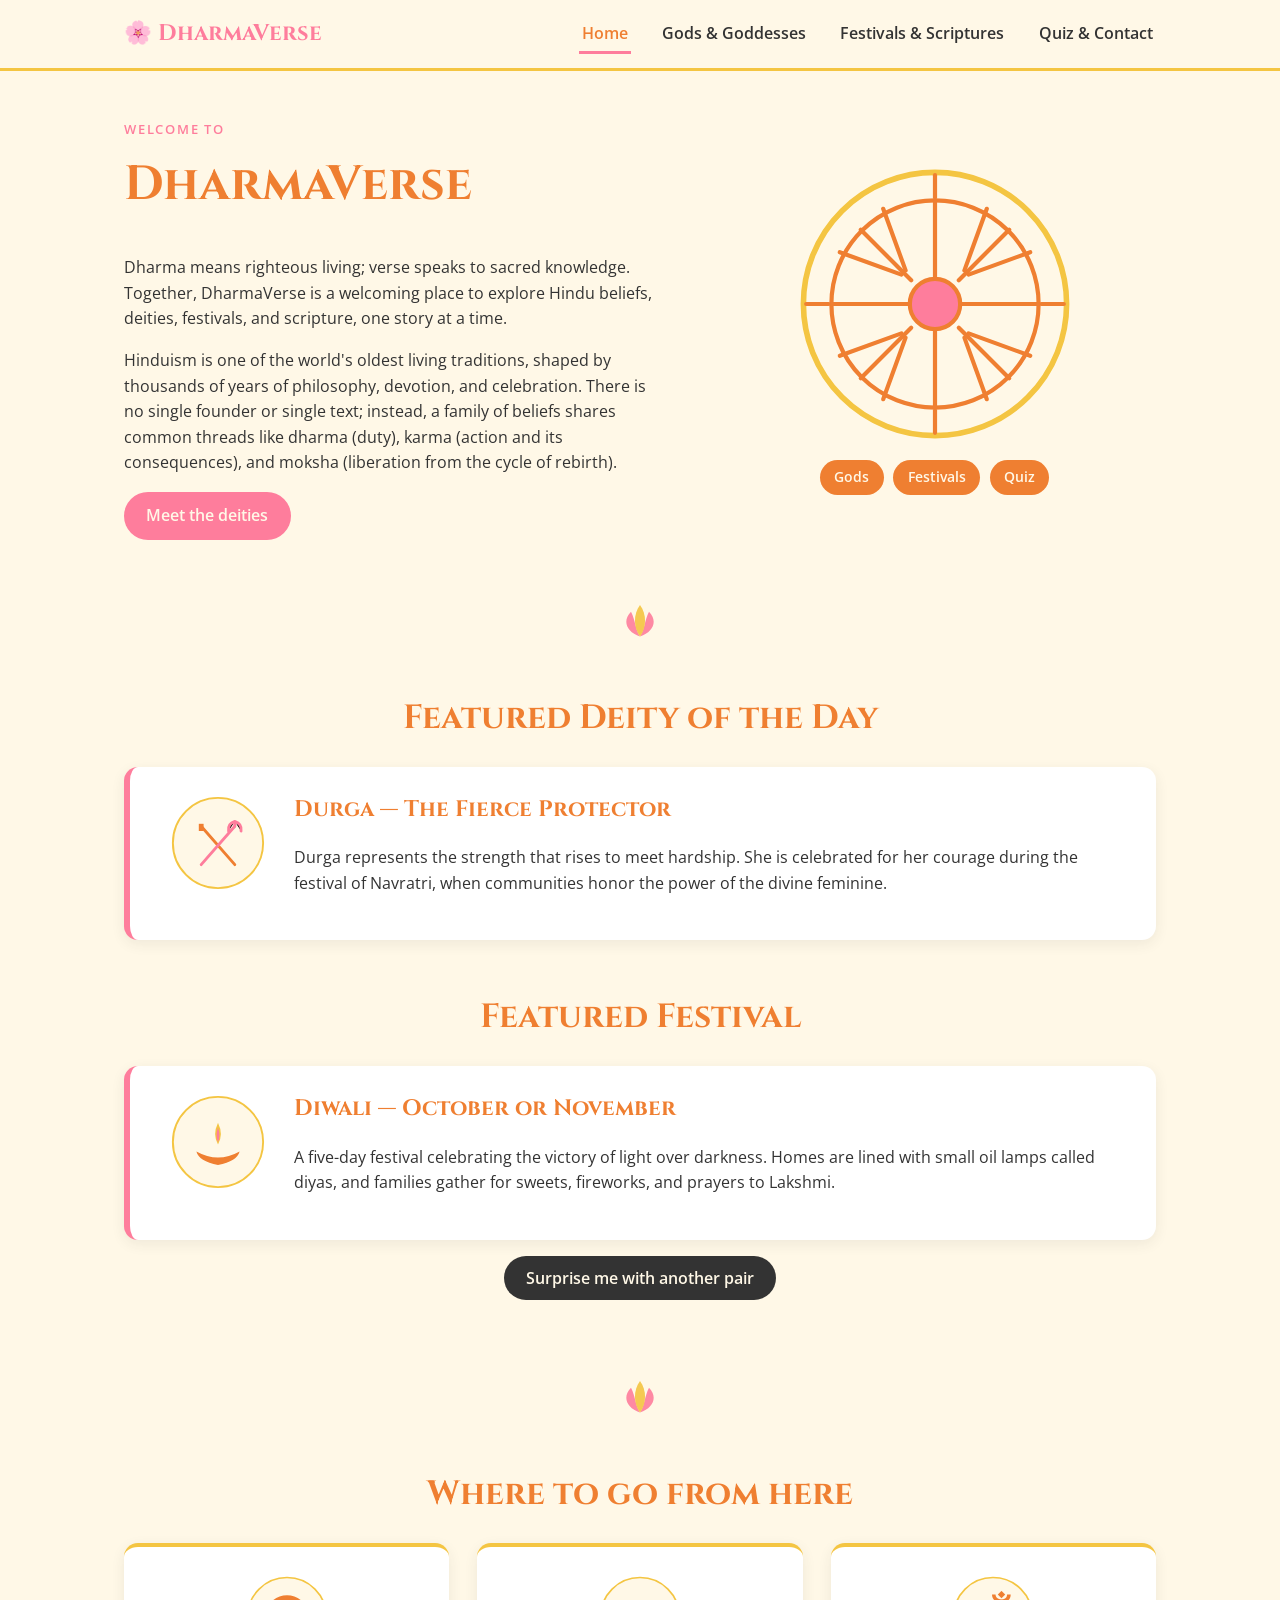
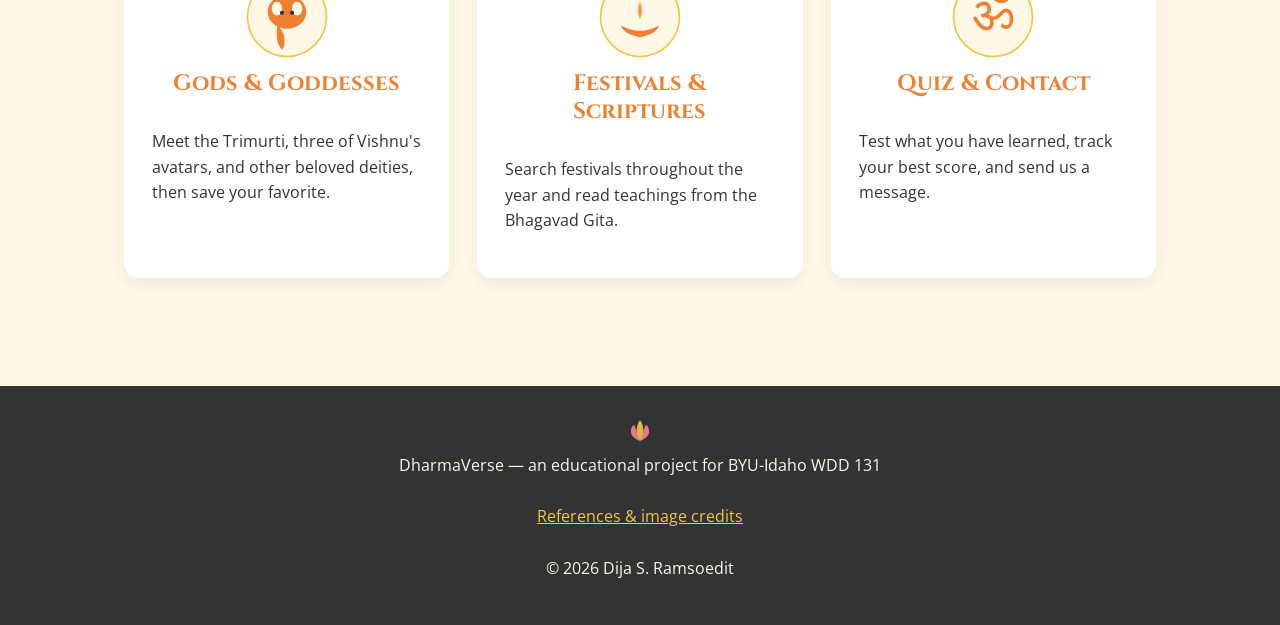
==== project/index.html @ 39ff82d4 "dharmatest1" ====
<!DOCTYPE html>
<html lang="en">
<head>
  <meta charset="UTF-8">
  <meta name="viewport" content="width=device-width, initial-scale=1.0">
  <title>DharmaVerse | Discover Hinduism</title>
  <meta name="description" content="DharmaVerse is an educational website exploring Hindu beliefs, deities, festivals, and scriptures for curious learners of all backgrounds.">
  <meta name="author" content="Dija S. Ramsoedit">
  <link rel="icon" href="images/om.svg" type="image/svg+xml">
  <link rel="stylesheet" href="styles.css">
</head>
<body>
  <a class="skip-link" href="#main-content">Skip to main content</a>

  <header class="site-header">
    <nav class="nav-bar container" aria-label="Primary">
      <a class="logo" href="index.html">🌸 DharmaVerse</a>
      <button class="nav-toggle" aria-expanded="false" aria-controls="primary-nav">☰<span class="visually-hidden">Toggle menu</span></button>
      <ul class="nav-links" id="primary-nav">
        <li><a href="index.html" aria-current="page">Home</a></li>
        <li><a href="gods.html">Gods &amp; Goddesses</a></li>
        <li><a href="festivals.html">Festivals &amp; Scriptures</a></li>
        <li><a href="quiz.html">Quiz &amp; Contact</a></li>
      </ul>
    </nav>
  </header>

  <main id="main-content">
    <section class="container hero">
      <div class="hero-text">
        <p class="eyebrow">Welcome to</p>
        <h1>DharmaVerse</h1>
        <p>
          Dharma means righteous living; verse speaks to sacred knowledge.
          Together, DharmaVerse is a welcoming place to explore Hindu
          beliefs, deities, festivals, and scripture, one story at a time.
        </p>
        <p>
          Hinduism is one of the world's oldest living traditions, shaped by
          thousands of years of philosophy, devotion, and celebration. There
          is no single founder or single text; instead, a family of beliefs
          shares common threads like dharma (duty), karma (action and its
          consequences), and moksha (liberation from the cycle of rebirth).
        </p>
        <a class="btn" href="gods.html">Meet the deities</a>
      </div>
      <div class="hero-wheel">
        <img src="images/dharma-wheel.svg" alt="Dharma wheel, a twenty-four spoke wheel representing the path of righteous living" width="280" height="280">
        <nav class="wheel-spokes" aria-label="Quick links">
          <a href="gods.html">Gods</a>
          <a href="festivals.html">Festivals</a>
          <a href="quiz.html">Quiz</a>
        </nav>
      </div>
    </section>

    <img class="lotus-divider" src="images/lotus.svg" alt="" loading="lazy" width="90" height="45">

    <section class="container">
      <h2 class="section-title">Featured Deity of the Day</h2>
      <div class="featured-box" id="featured-deity" aria-live="polite">
        <!-- Filled by scripts.js -->
      </div>
    </section>

    <section class="container">
      <h2 class="section-title">Featured Festival</h2>
      <div class="featured-box" id="featured-festival" aria-live="polite">
        <!-- Filled by scripts.js -->
      </div>
      <p style="text-align:center; margin-top: 1rem;">
        <button class="btn secondary" id="surprise-btn" type="button">Surprise me with another pair</button>
      </p>
    </section>

    <img class="lotus-divider" src="images/lotus.svg" alt="" loading="lazy" width="90" height="45">

    <section class="container">
      <h2 class="section-title">Where to go from here</h2>
      <div class="card-grid">
        <article class="card">
          <img src="images/ganesha.svg" alt="" loading="lazy" width="84" height="84">
          <h3>Gods &amp; Goddesses</h3>
          <p>Meet the Trimurti, three of Vishnu's avatars, and other beloved deities, then save your favorite.</p>
        </article>
        <article class="card">
          <img src="images/diya.svg" alt="" loading="lazy" width="84" height="84">
          <h3>Festivals &amp; Scriptures</h3>
          <p>Search festivals throughout the year and read teachings from the Bhagavad Gita.</p>
        </article>
        <article class="card">
          <img src="images/om.svg" alt="" loading="lazy" width="84" height="84">
          <h3>Quiz &amp; Contact</h3>
          <p>Test what you have learned, track your best score, and send us a message.</p>
        </article>
      </div>
    </section>
  </main>

  <footer class="site-footer">
    <div class="footer-inner container">
      <img src="images/lotus.svg" alt="" loading="lazy" width="60" height="30">
      <p>DharmaVerse &mdash; an educational project for BYU-Idaho WDD 131</p>
      <p><a href="references.html">References &amp; image credits</a></p>
      <p>&copy; <span id="year"></span> Dija S. Ramsoedit</p>
    </div>
  </footer>

  <script src="scripts.js"></script>
</body>
</html>
---- project/styles.css ----
/* =========================================================
   DharmaVerse — Shared Stylesheet
   Design tokens: color, type, layout (see project notes)
   ========================================================= */

@import url('https://fonts.googleapis.com/css2?family=Cinzel:wght@500;700&family=Open+Sans:wght@400;600&family=Cormorant+Garamond:ital,wght@0,500;1,500&display=swap');

:root {
  --crimson: #FE7D9C;
  --orange: #EF7F31;
  --cream: #FFF8E7;
  --gold: #F4C542;
  --charcoal: #333333;
  --cream-shadow: #f0e6cf;
  --focus-ring: #1a5fb4;

  --font-heading: 'Cinzel', serif;
  --font-body: 'Open Sans', sans-serif;
  --font-quote: 'Cormorant Garamond', serif;

  --space-xs: 0.5rem;
  --space-sm: 1rem;
  --space-md: 1.75rem;
  --space-lg: 3rem;
  --space-xl: 5rem;

  --radius: 14px;
  --max-width: 68rem;
}

/* -------------------- Reset & base -------------------- */
*, *::before, *::after { box-sizing: border-box; }

html { scroll-behavior: smooth; }

body {
  margin: 0;
  font-family: var(--font-body);
  background: var(--cream);
  color: var(--charcoal);
  line-height: 1.6;
}

img { max-width: 100%; display: block; }

h1, h2, h3 {
  font-family: var(--font-heading);
  color: var(--orange);
  line-height: 1.25;
  margin-top: 0;
}

h1 { font-size: clamp(1.9rem, 5vw, 3rem); }
h2 { font-size: clamp(1.5rem, 3.4vw, 2.1rem); }
h3 { font-size: clamp(1.15rem, 2.4vw, 1.4rem); }

p { margin: 0 0 1rem; }

a { color: var(--crimson); }

blockquote {
  font-family: var(--font-quote);
  font-style: italic;
  font-size: 1.35rem;
  color: var(--charcoal);
}

.container {
  max-width: var(--max-width);
  margin-inline: auto;
  padding-inline: var(--space-md);
}

/* -------------------- Accessibility helpers -------------------- */
.skip-link {
  position: absolute;
  left: -999px;
  top: auto;
  background: var(--charcoal);
  color: var(--cream);
  padding: 0.6rem 1rem;
  z-index: 100;
  border-radius: 0 0 8px 0;
}
.skip-link:focus {
  left: 0;
  top: 0;
}

:focus-visible {
  outline: 3px solid var(--focus-ring);
  outline-offset: 2px;
}

.visually-hidden {
  position: absolute;
  width: 1px; height: 1px;
  overflow: hidden;
  clip: rect(0 0 0 0);
  white-space: nowrap;
}

@media (prefers-reduced-motion: reduce) {
  html { scroll-behavior: auto; }
  *, *::before, *::after {
    animation-duration: 0.01ms !important;
    animation-iteration-count: 1 !important;
    transition-duration: 0.01ms !important;
  }
}

/* -------------------- Header & navigation -------------------- */
.site-header {
  background: var(--cream);
  border-bottom: 3px solid var(--gold);
  position: sticky;
  top: 0;
  z-index: 50;
}

.nav-bar {
  display: flex;
  align-items: center;
  justify-content: space-between;
  padding-block: var(--space-sm);
}

.logo {
  font-family: var(--font-heading);
  font-weight: 700;
  font-size: 1.4rem;
  color: var(--crimson);
  text-decoration: none;
  display: flex;
  align-items: center;
  gap: 0.5rem;
}

.nav-toggle {
  background: var(--orange);
  border: none;
  color: var(--cream);
  border-radius: 8px;
  padding: 0.45rem 0.7rem;
  font-size: 1.3rem;
  cursor: pointer;
  display: none;
  line-height: 1;
}

.nav-links {
  display: flex;
  list-style: none;
  gap: var(--space-md);
  margin: 0;
  padding: 0;
}

.nav-links a {
  text-decoration: none;
  font-weight: 600;
  color: var(--charcoal);
  padding: 0.4rem 0.2rem;
  border-bottom: 3px solid transparent;
  transition: border-color 0.2s ease, color 0.2s ease;
}

.nav-links a:hover,
.nav-links a:focus-visible {
  color: var(--orange);
}

.nav-links a[aria-current="page"] {
  border-bottom-color: var(--crimson);
  color: var(--orange);
}

/* -------------------- Hero -------------------- */
.hero {
  display: grid;
  grid-template-columns: 1fr;
  gap: var(--space-lg);
  align-items: center;
  padding-block: var(--space-lg) var(--space-md);
}

.hero-text .eyebrow {
  text-transform: uppercase;
  letter-spacing: 0.14em;
  font-size: 0.8rem;
  font-weight: 600;
  color: var(--crimson);
}

.hero-wheel {
  justify-self: center;
  width: min(70vw, 280px);
}

.hero-wheel img {
  animation: spin-slow 60s linear infinite;
}

@keyframes spin-slow {
  to { transform: rotate(360deg); }
}

.wheel-spokes {
  display: flex;
  flex-wrap: wrap;
  gap: 0.6rem;
  justify-content: center;
  margin-top: var(--space-sm);
}

.wheel-spokes a {
  text-decoration: none;
  background: var(--orange);
  color: var(--cream);
  padding: 0.4rem 0.9rem;
  border-radius: 999px;
  font-size: 0.85rem;
  font-weight: 600;
}
.wheel-spokes a:hover, .wheel-spokes a:focus-visible {
  background: var(--crimson);
}

/* -------------------- Buttons -------------------- */
.btn {
  display: inline-block;
  background: var(--crimson);
  color: var(--cream);
  border: none;
  padding: 0.7rem 1.4rem;
  border-radius: 999px;
  font-family: var(--font-body);
  font-weight: 600;
  font-size: 1rem;
  cursor: pointer;
  text-decoration: none;
  transition: transform 0.15s ease, background 0.15s ease;
}
.btn:hover, .btn:focus-visible { background: var(--orange); transform: translateY(-2px); }
.btn.secondary { background: var(--charcoal); }
.btn.secondary:hover { background: var(--orange); }

/* -------------------- Sections & cards -------------------- */
section { padding-block: var(--space-md); }

.section-title {
  text-align: center;
  margin-bottom: var(--space-md);
}

.card-grid {
  display: grid;
  grid-template-columns: repeat(auto-fit, minmax(15rem, 1fr));
  gap: var(--space-md);
}

.card {
  background: #fff;
  border-radius: var(--radius);
  padding: var(--space-md);
  box-shadow: 0 4px 14px rgba(51,51,51,0.08);
  border-top: 4px solid var(--gold);
  display: flex;
  flex-direction: column;
  gap: 0.6rem;
}

.card img { width: 84px; height: 84px; margin-inline: auto; }

.card h3 { text-align: center; }

.card .favorite-btn {
  margin-top: auto;
  background: transparent;
  border: 2px solid var(--crimson);
  color: var(--crimson);
  border-radius: 999px;
  padding: 0.4rem 1rem;
  font-weight: 600;
  cursor: pointer;
  align-self: center;
}
.card .favorite-btn:hover, .card .favorite-btn:focus-visible {
  background: var(--crimson);
  color: var(--cream);
}
.card.is-favorite {
  border-top-color: var(--crimson);
  background: #fff7f9;
}
.card .favorite-btn[aria-pressed="true"] {
  background: var(--crimson);
  color: var(--cream);
}

.deity-group + .deity-group {
  margin-top: var(--space-lg);
  padding-top: var(--space-md);
  border-top: 2px solid var(--cream-shadow);
}

.featured-box {
  background: #fff;
  border-radius: var(--radius);
  padding: var(--space-md);
  border-left: 6px solid var(--crimson);
  box-shadow: 0 4px 14px rgba(51,51,51,0.08);
}

.featured-box img { width: 96px; float: left; margin-right: var(--space-sm); }

/* -------------------- Divider -------------------- */
.lotus-divider {
  width: 90px;
  margin-inline: auto;
  display: block;
  margin-block: var(--space-md);
}

/* -------------------- Forms -------------------- */
.form-grid {
  display: grid;
  gap: var(--space-sm);
  max-width: 34rem;
  margin-inline: auto;
  background: #fff;
  padding: var(--space-md);
  border-radius: var(--radius);
  box-shadow: 0 4px 14px rgba(51,51,51,0.08);
}

.form-field { display: flex; flex-direction: column; gap: 0.3rem; }

label { font-weight: 600; }

input, textarea, select {
  font-family: var(--font-body);
  font-size: 1rem;
  padding: 0.6rem 0.7rem;
  border: 2px solid #ddd2b6;
  border-radius: 8px;
  background: var(--cream);
  color: var(--charcoal);
}

input:focus, textarea:focus, select:focus {
  border-color: var(--orange);
}

.form-note { font-size: 0.85rem; color: #666; }

.form-status {
  padding: 0.8rem 1rem;
  border-radius: 8px;
  font-weight: 600;
  display: none;
}
.form-status.success {
  display: block;
  background: #eaf6ea;
  color: #2b6b2b;
  border: 2px solid #2b6b2b;
}
.form-status.error {
  display: block;
  background: #fbeaea;
  color: #a12626;
  border: 2px solid #a12626;
}

/* -------------------- Quiz -------------------- */
.quiz-box {
  background: #fff;
  border-radius: var(--radius);
  padding: var(--space-md);
  box-shadow: 0 4px 14px rgba(51,51,51,0.08);
  max-width: 38rem;
  margin-inline: auto;
}

.quiz-options {
  display: grid;
  gap: 0.6rem;
  margin-block: var(--space-sm);
}

.quiz-options button {
  text-align: left;
  background: var(--cream);
  border: 2px solid var(--gold);
  border-radius: 10px;
  padding: 0.7rem 1rem;
  font-family: var(--font-body);
  font-size: 1rem;
  cursor: pointer;
}
.quiz-options button:hover, .quiz-options button:focus-visible {
  border-color: var(--orange);
}
.quiz-options button.correct {
  background: #eaf6ea;
  border-color: #2b6b2b;
}
.quiz-options button.incorrect {
  background: #fbeaea;
  border-color: #a12626;
}

.quiz-progress {
  font-weight: 600;
  color: var(--orange);
  margin-bottom: 0.4rem;
}

.score-history {
  margin-top: var(--space-md);
  font-size: 0.95rem;
}

/* -------------------- Festival filter -------------------- */
.filter-bar {
  display: flex;
  gap: 0.6rem;
  flex-wrap: wrap;
  align-items: center;
  justify-content: center;
  margin-bottom: var(--space-md);
}

.filter-bar input {
  flex: 1 1 16rem;
}

.no-results {
  text-align: center;
  font-style: italic;
  color: #777;
}

/* -------------------- Quote rotator -------------------- */
.quote-box {
  text-align: center;
  max-width: 40rem;
  margin-inline: auto;
  background: #fff;
  border-radius: var(--radius);
  padding: var(--space-md);
  box-shadow: 0 4px 14px rgba(51,51,51,0.08);
}

/* -------------------- Footer -------------------- */
.site-footer {
  background: var(--charcoal);
  color: var(--cream);
  margin-top: var(--space-xl);
}

.footer-inner {
  padding-block: var(--space-md);
  display: flex;
  flex-direction: column;
  gap: 0.6rem;
  align-items: center;
  text-align: center;
}

.site-footer a { color: var(--gold); }

/* -------------------- Responsive: tablet & up -------------------- */
@media (min-width: 48rem) {
  .hero {
    grid-template-columns: 1.1fr 0.9fr;
  }
  .hero-wheel { order: 2; }
  .featured-box img { width: 120px; }
}

/* -------------------- Responsive: mobile nav -------------------- */
@media (max-width: 42rem) {
  .nav-toggle { display: inline-block; }

  .nav-links {
    position: absolute;
    top: 100%;
    left: 0;
    right: 0;
    flex-direction: column;
    background: var(--cream);
    border-bottom: 3px solid var(--gold);
    padding: var(--space-sm) var(--space-md);
    gap: 0.9rem;
    display: none;
  }

  .nav-links.open { display: flex; }
}

/* -------------------- Responsive: large screens -------------------- */
@media (min-width: 64rem) {
  .card-grid { grid-template-columns: repeat(3, 1fr); }
}
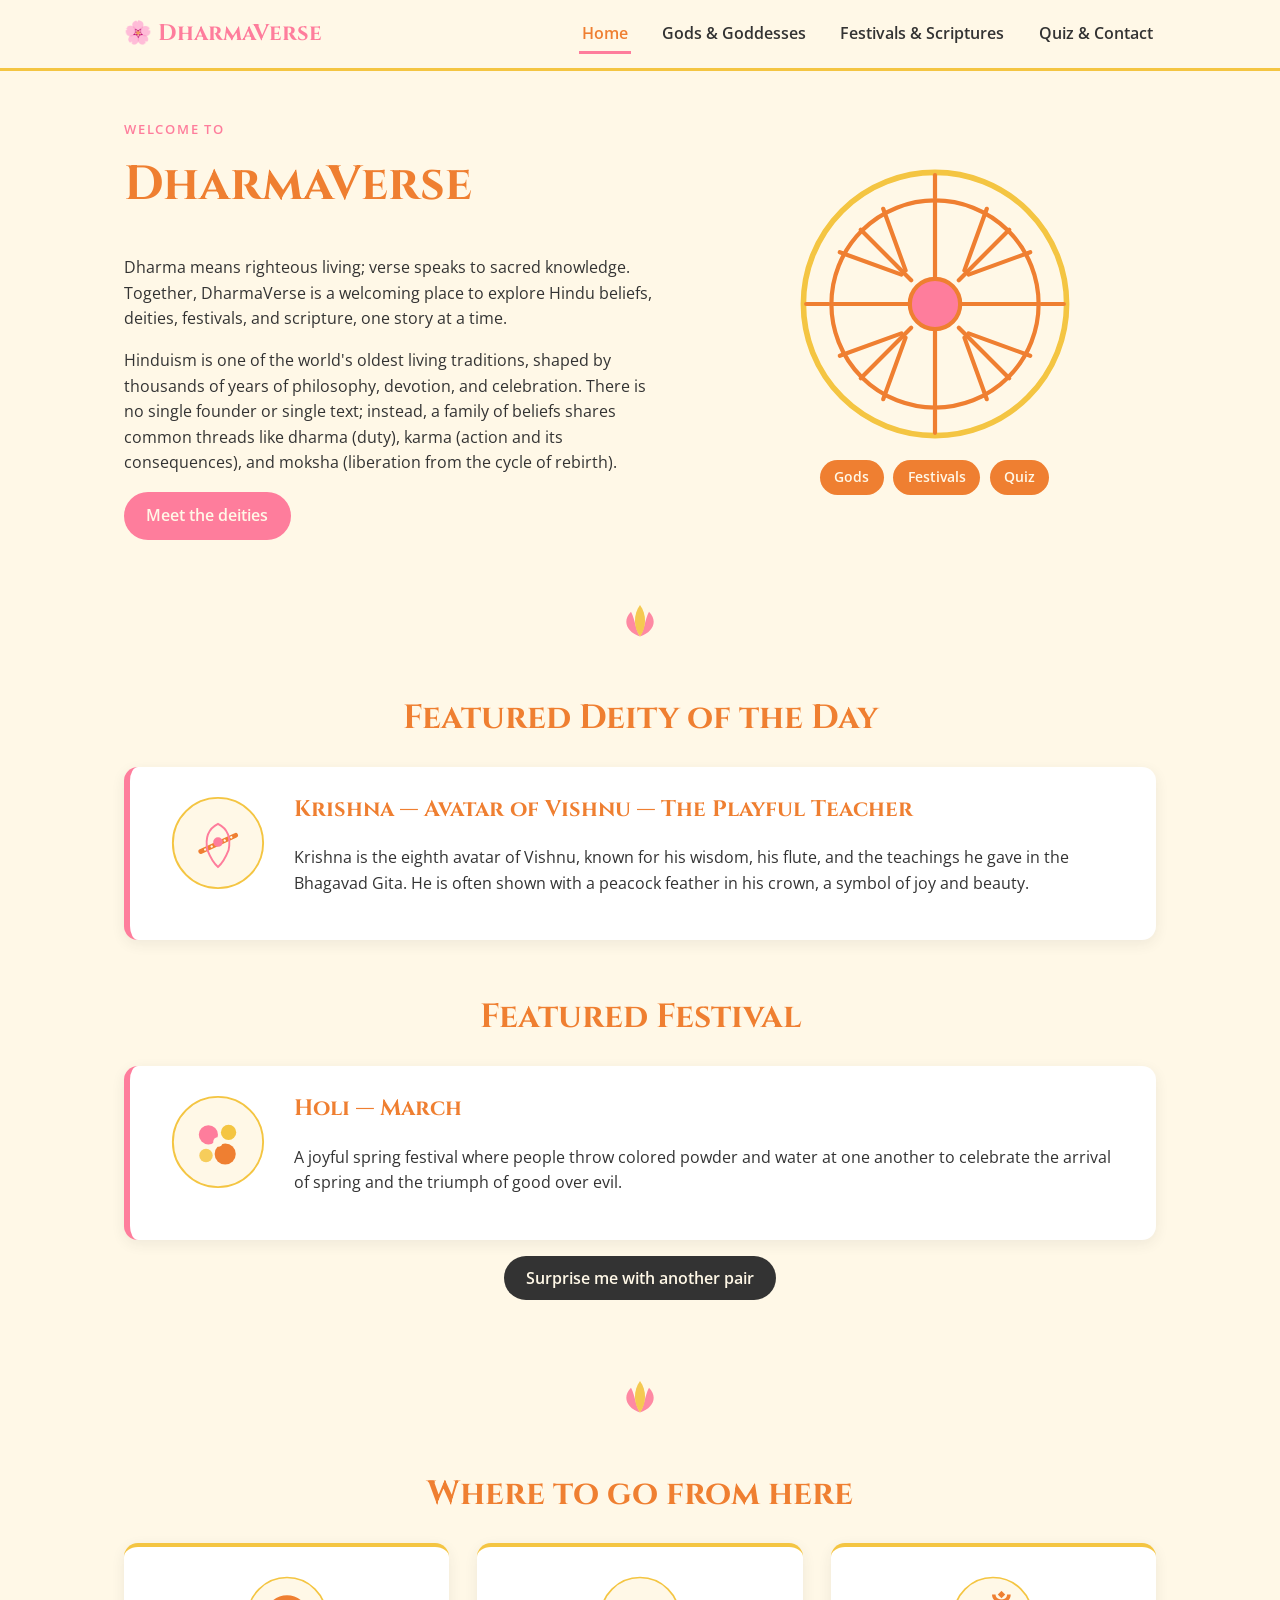
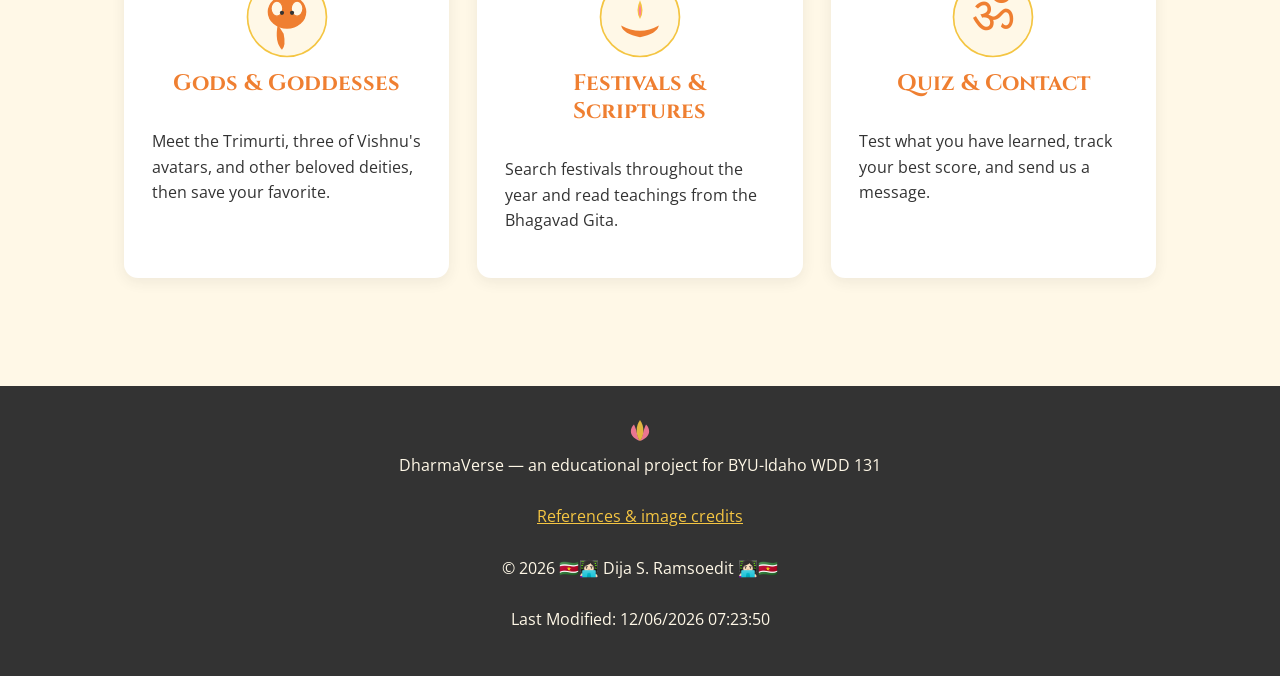
==== commit 8889b619: "test2" ====
--- a/project/index.html
+++ b/project/index.html
@@ -102,7 +102,14 @@
       <img src="images/lotus.svg" alt="" loading="lazy" width="60" height="30">
       <p>DharmaVerse &mdash; an educational project for BYU-Idaho WDD 131</p>
       <p><a href="references.html">References &amp; image credits</a></p>
-      <p>&copy; <span id="year"></span> Dija S. Ramsoedit</p>
+       <p>&copy; 2026 🇸🇷👩🏻‍💻 Dija S. Ramsoedit 👩🏻‍💻🇸🇷</p>
+        
+        <p id="lastModified"></p>
+         <script>
+    
+        document.getElementById("lastModified").textContent = `Last Modified: ${document.lastModified}`;
+         </script>
+    
     </div>
   </footer>
 
